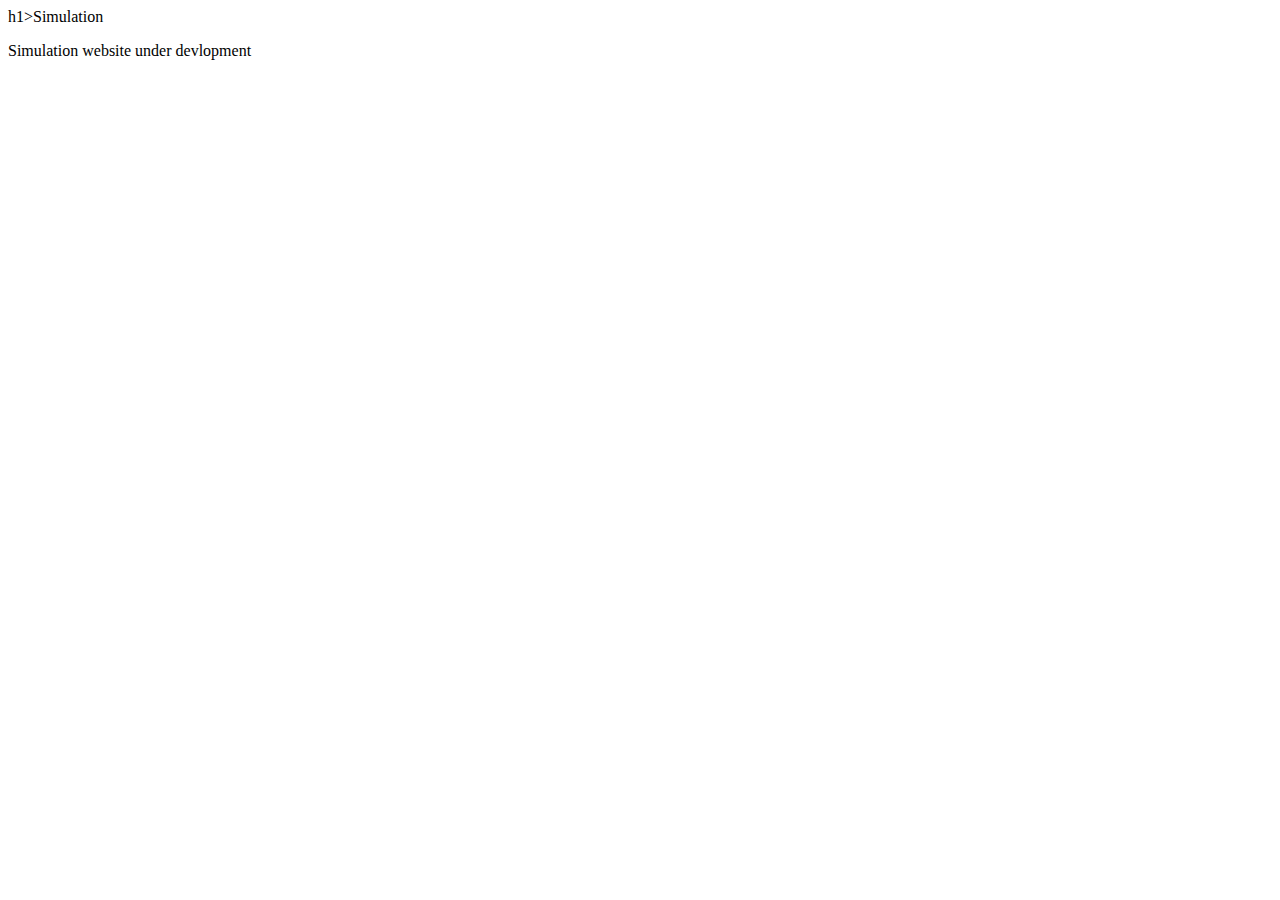
==== Simulation_web/public/index.html @ 1336b714 "firebase deployed" ====
<!DOCTYPE html>
<html lang="en">
<head>
    <meta charset="UTF-8">
    <meta name="viewport" content="width=device-width, initial-scale=1.0">
    <title>Simulation</title>
</head>
<body>

    h1>Simulation</h1>
    <p>Simulation website under devlopment </p>
    
</body>
</html>
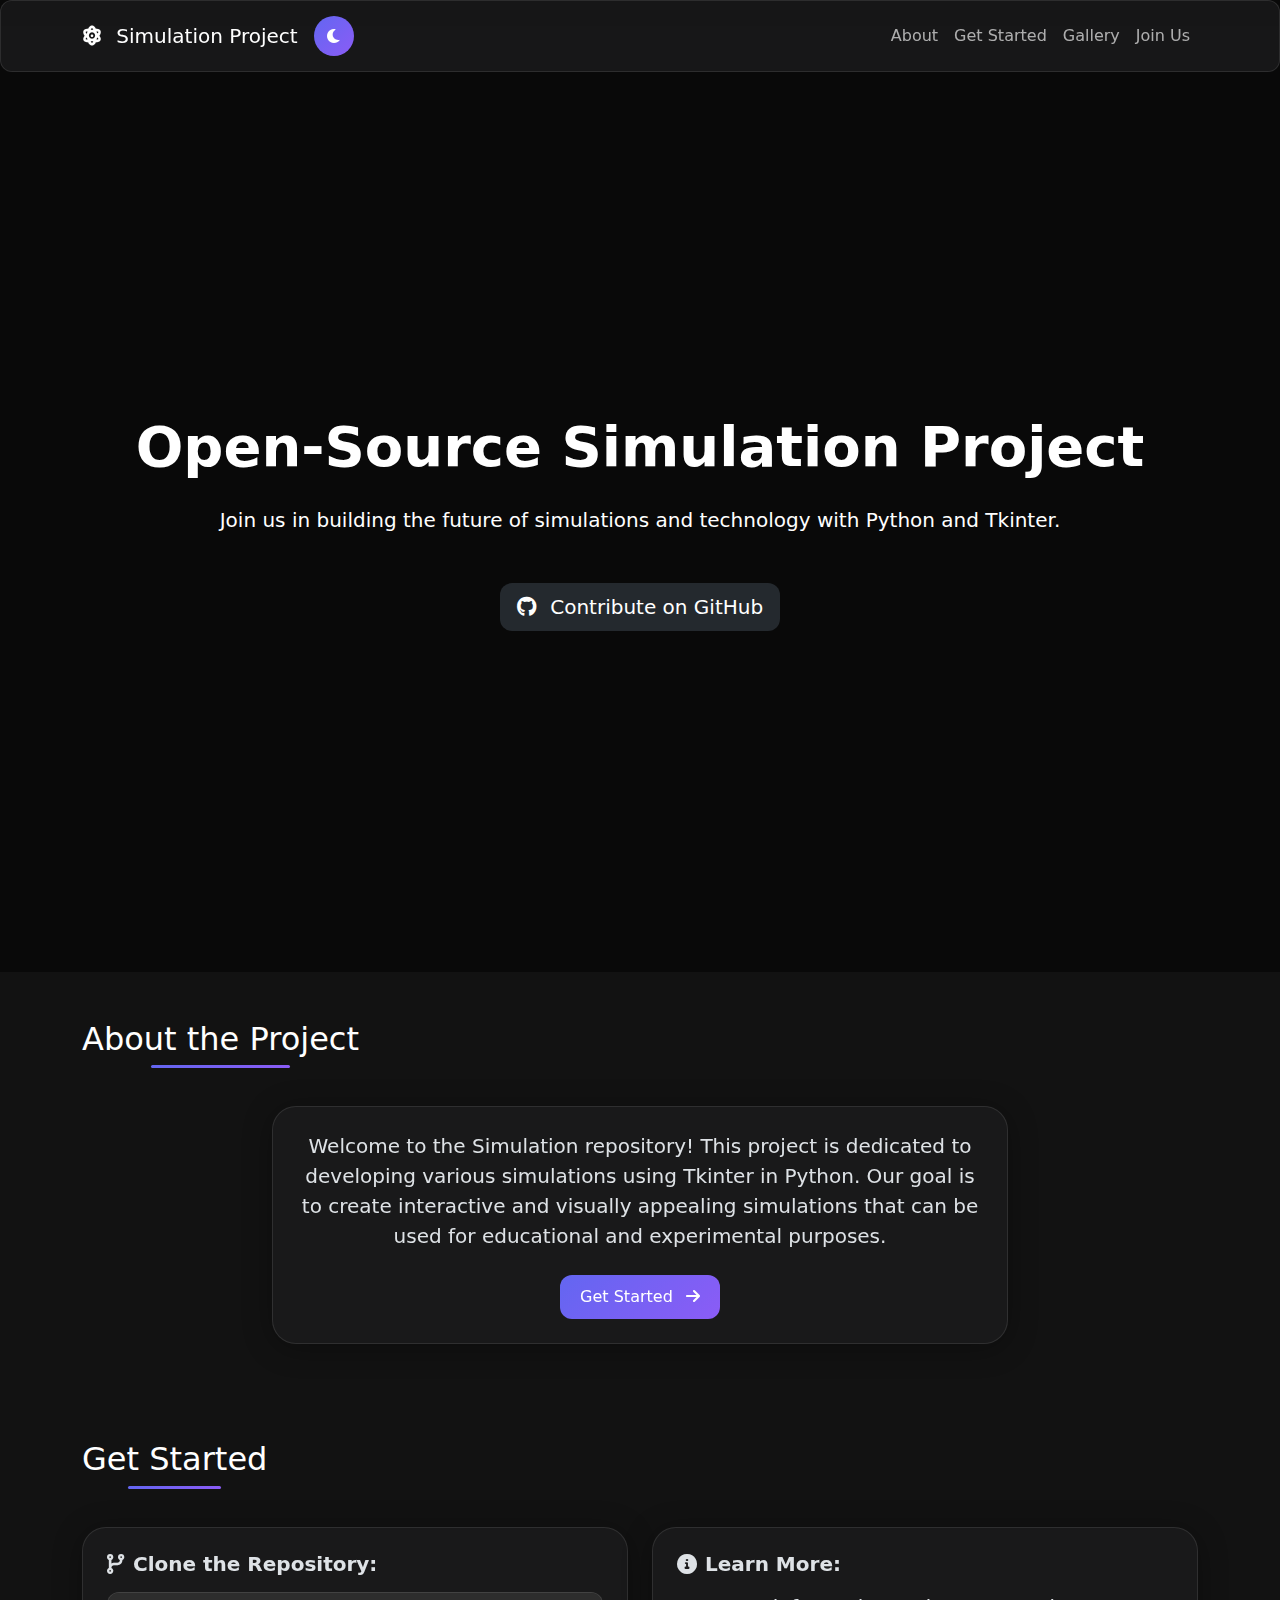
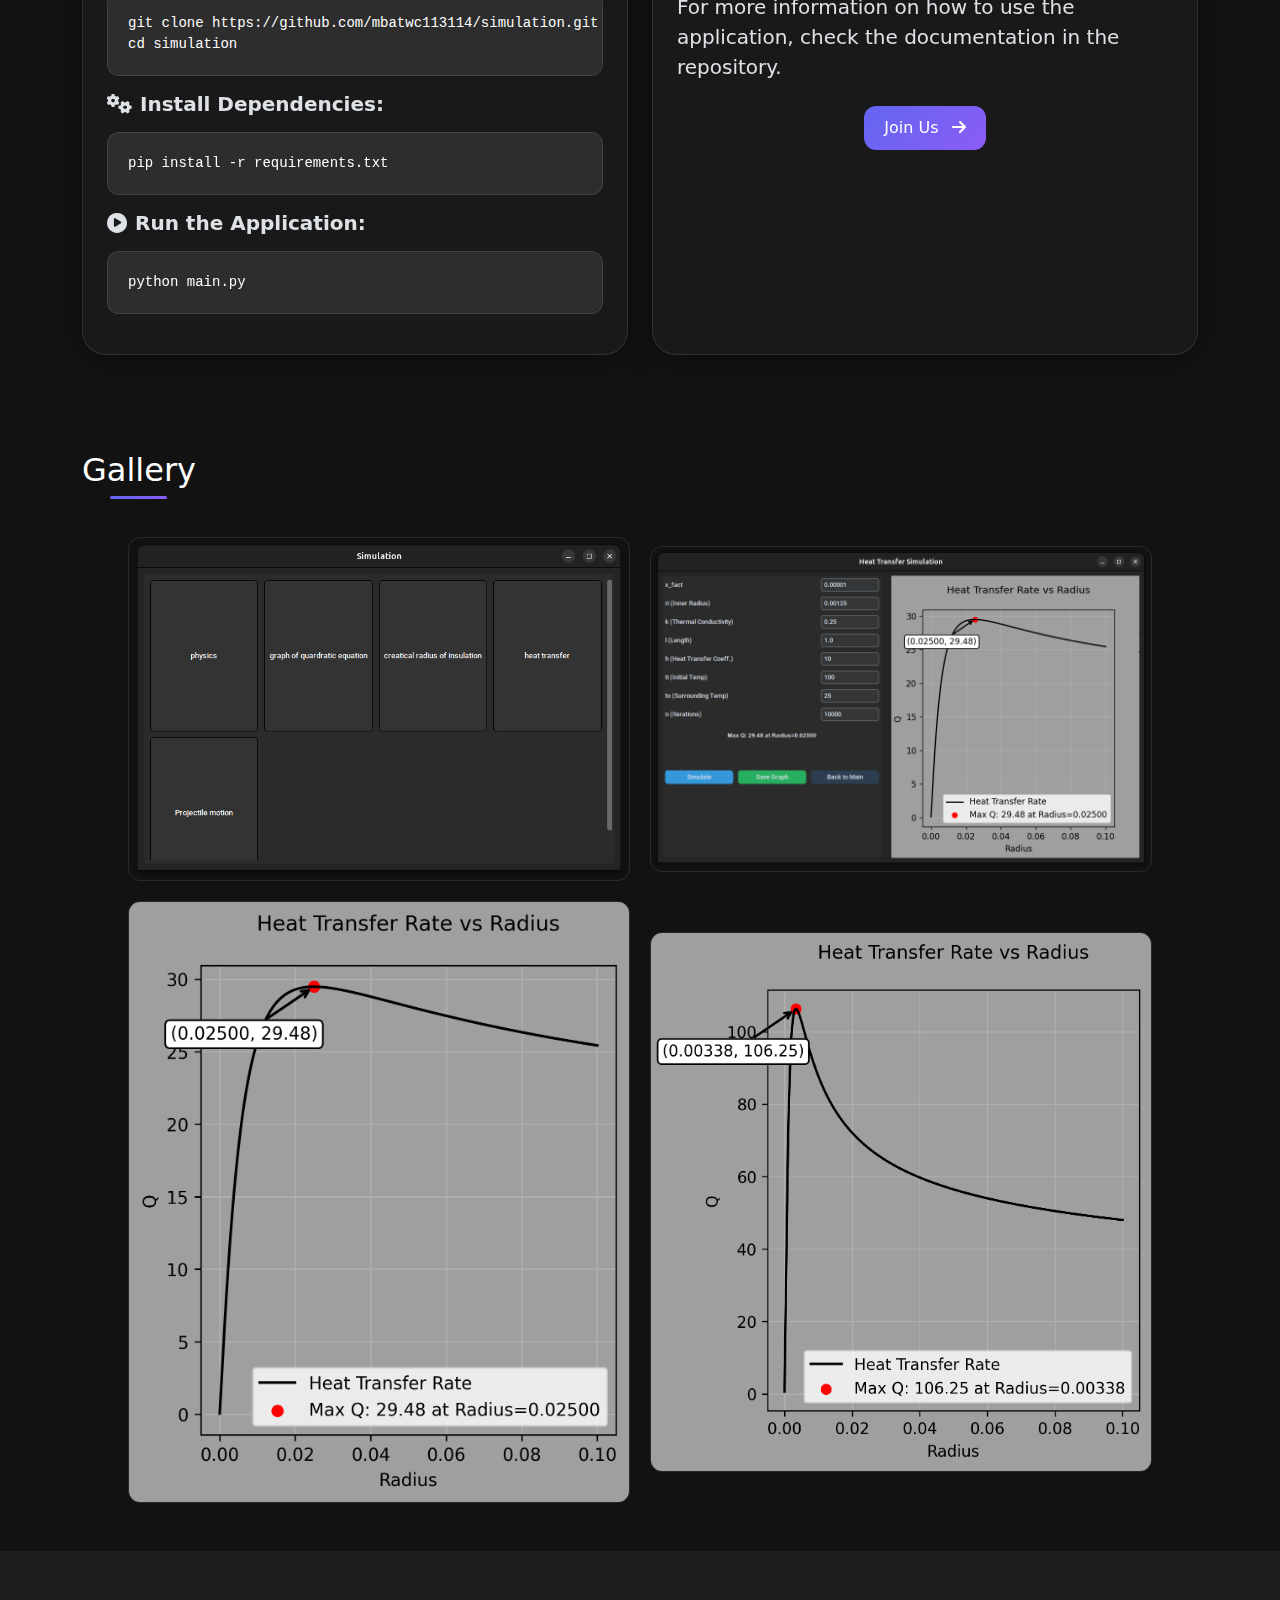
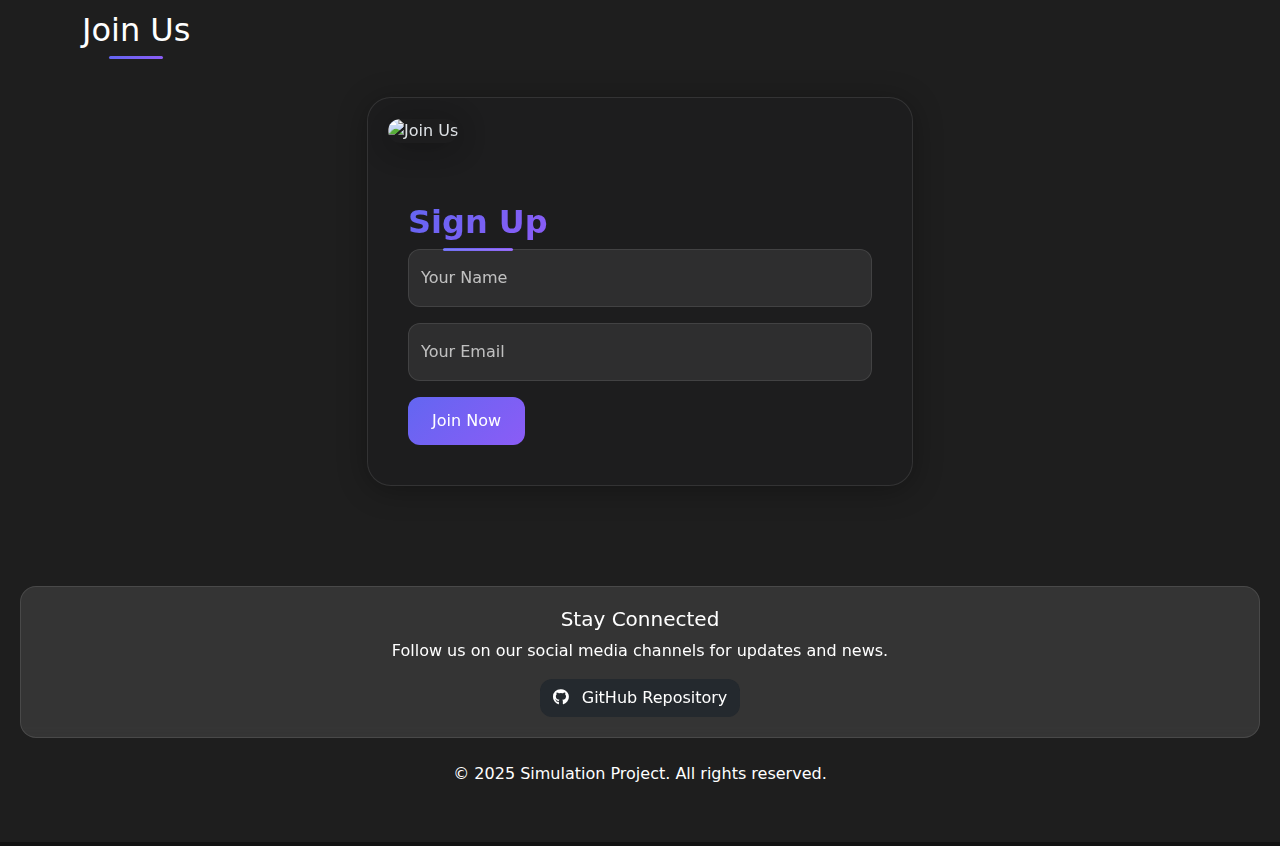
==== commit ab92fc9f: "updated landing page of website" ====
--- a/Simulation_web/public/index.html
+++ b/Simulation_web/public/index.html
@@ -1,14 +1,167 @@
 <!DOCTYPE html>
-<html lang="en">
+<html lang="en" data-bs-theme="dark">
 <head>
     <meta charset="UTF-8">
     <meta name="viewport" content="width=device-width, initial-scale=1.0">
-    <title>Simulation</title>
+    <title>Simulation Project - Open Source</title>
+    <link href="https://cdn.jsdelivr.net/npm/bootstrap@5.3.0/dist/css/bootstrap.min.css" rel="stylesheet">
+    <link rel="stylesheet" href="https://cdnjs.cloudflare.com/ajax/libs/font-awesome/6.0.0/css/all.min.css">
+    <link rel="stylesheet" href="css/style.css">
 </head>
 <body>
+    <div class="shared-background">
+        <nav class="navbar navbar-expand-lg box_nav">
+            <div class="container">
+                <a class="navbar-brand" href="#">
+                    <i class="fas fa-atom me-2"></i>
+                    Simulation Project
+                </a>
+                <div class="d-flex align-items-center">
+                    <button id="themeToggle" class="theme-toggle me-3">
+                        <i class="fas fa-moon"></i>
+                    </button>
+                    <button class="navbar-toggler" type="button" data-bs-toggle="collapse" data-bs-target="#navbarNav">
+                        <span class="navbar-toggler-icon"></span>
+                    </button>
+                </div>
+                <div class="collapse navbar-collapse" id="navbarNav">
+                    <ul class="navbar-nav ms-auto">
+                        <li class="nav-item"><a class="nav-link" href="#about">About</a></li>
+                        <li class="nav-item"><a class="nav-link" href="#steps">Get Started</a></li>   
+                        <li class="nav-item"><a class="nav-link" href="#gallery">Gallery</a></li>
+                        <li class="nav-item"><a class="nav-link" href="#join">Join Us</a></li>
+                    </ul>
+                </div>
+            </div>
+        </nav>
 
-    h1>Simulation</h1>
-    <p>Simulation website under devlopment </p>
+        <header class="hero">
+            <div class="container">
+                <h1 class="display-4 fw-bold mb-4">Open-Source Simulation Project</h1>
+                <p class="lead mb-5">Join us in building the future of simulations and technology with Python and Tkinter.</p>
+                <a href="https://github.com/mbatwc113114/simulation.git" class="btn btn-github btn-lg">
+                    <i class="fab fa-github me-2"></i>
+                    Contribute on GitHub
+                </a>
+            </div>
+        </header>
+    </div>
     
+    <section id="about" class="py-5">
+        <div class="container">
+            <h2 class="text-center mb-5">About the Project</h2>
+            <div class="row">
+                <div class="col-md-8 mx-auto">
+                    <div class="card join-card">
+                        <div class="card-body p-4">
+                            <p class="lead text-center">Welcome to the <strong>Simulation</strong> repository! This project is dedicated to developing various simulations using <strong>Tkinter in Python</strong>. Our goal is to create interactive and visually appealing simulations that can be used for educational and experimental purposes.</p>
+                            <div class="text-center mt-4">
+                                <a href="#steps" class="btn btn-primary">
+                                    Get Started
+                                    <i class="fas fa-arrow-right ms-2"></i>
+                                </a>
+                            </div>
+                        </div>
+                    </div>
+                </div>
+            </div>
+        </div>
+    </section>
+    <section id="steps" class="py-5 bg-color-secondary">
+        <div class="container">
+            <h2 class="text-center mb-5">Get Started</h2>
+            <div class="row g-4">
+                <div class="col-md-6">
+                    <div class="card join-card h-100">
+                        <div class="card-body p-4">
+                            <h5 class="mb-3"><i class="fas fa-code-branch me-2"></i><strong>Clone the Repository:</strong></h5>
+                            <pre class="code-block"><code>git clone https://github.com/mbatwc113114/simulation.git
+cd simulation</code></pre>
+                            <h5 class="mb-3"><i class="fas fa-cogs me-2"></i><strong>Install Dependencies:</strong></h5>
+                            <pre class="code-block"><code>pip install -r requirements.txt</code></pre>
+                            <h5 class="mb-3"><i class="fas fa-play-circle me-2"></i><strong>Run the Application:</strong></h5>
+                            <pre class="code-block"><code>python main.py</code></pre>
+                        </div>
+                    </div>
+                </div>
+                <div class="col-md-6">
+                    <div class="card join-card h-100">
+                        <div class="card-body p-4">
+                            <h5 class="mb-3"><i class="fas fa-info-circle me-2"></i><strong>Learn More:</strong></h5>
+                            <p class="lead">For more information on how to use the application, check the documentation in the repository.</p>
+                            <div class="text-center mt-4">
+                                <a href="#join" class="btn btn-primary">
+                                    Join Us
+                                    <i class="fas fa-arrow-right ms-2"></i>
+                                </a>
+                            </div>
+                        </div>
+                    </div>
+                </div>
+            </div>
+        </div>
+    </section>
+
+    <section id="gallery" class="py-5">
+        <div class="container">
+            <h2 class="text-center mb-5">Gallery</h2>
+            <div class="image-row">
+                <img src="resources/main.png" alt="Sample Image 1">
+                <img src="resources/simulation.png" alt="Sample Image 2">
+                <img src="resources/graph.png" alt="Sample Image 3">
+                <img src="resources/graph2.png" alt="Sample Image 4">
+            </div>
+        </div>
+    </section>
+
+    <section id="join" class="join-section">
+        <div class="container">
+            <h2 class="text-center mb-5">Join Us</h2>
+            <div class="row">
+                <div class="col-md-6 mx-auto">
+                    <div class="card join-card">
+                        <div class="join-image-container">
+                            <!-- <img src="https://i.pinimg.com/736x/9e/82/4c/9e824c16b335b342fb9567470a14b534.jpg" alt="Join Us" class="join-image"> -->
+                            <img src="https://i.pinimg.com/736x/66/20/87/662087df1986b1e97b3bd46c57a89a2f.jpg" alt="Join Us" class="join-image">
+                        </div>
+                        <div class="join-form-container">
+                            <h2>Sign Up</h2>
+                            <form class="join-form">
+                                <div class="form-floating mb-3">
+                                    <input type="text" class="form-control" id="name" placeholder="Your Name" required>
+                                    <label for="name">Your Name</label>
+                                </div>
+                                <div class="form-floating mb-3">
+                                    <input type="email" class="form-control" id="email" placeholder="Your Email" required>
+                                    <label for="email">Your Email</label>
+                                </div>
+                                <div class="text-center">
+                                    <button type="submit" class="btn btn-join">Join Now</button>
+                                </div>
+                            </form>
+                        </div>
+                    </div>
+                </div>
+            </div>
+        </div>
+    </section>
+
+    <footer class="footer">
+        <div class="footer-content">
+            <h5>Stay Connected</h5>
+            <p>Follow us on our social media channels for updates and news.</p>
+            <a href="https://github.com/mbatwc113114/simulation.git" class="btn btn-github">
+                <i class="fab fa-github me-2"></i>
+                GitHub Repository
+            </a>
+        </div>
+        <div class="text-center mt-4">
+            <p>&copy; 2025 Simulation Project. All rights reserved.</p>
+        </div>
+    </footer>
+    
+    
+    <script src="https://cdn.jsdelivr.net/npm/bootstrap@5.3.0/dist/js/bootstrap.bundle.min.js"></script>
+    <script src="js/script.js"></script>
 </body>
 </html>--- a/Simulation_web/public/css/style.css
+++ b/Simulation_web/public/css/style.css
@@ -0,0 +1,297 @@
+:root {
+    --primary-gradient: linear-gradient(135deg, #6366f1, #8b5cf6);
+    --primary-hover-gradient: linear-gradient(135deg, #4f46e5, #7c3aed);
+    --bg-blur: 20px;
+    --border-radius-lg: 24px;
+    --border-radius-md: 16px;
+    --border-radius-sm: 12px;
+    --card-shadow: 0 4px 30px rgba(0, 0, 0, 0.3);
+    --transition-speed: 0.3s;
+}
+
+/* Theme-specific variables */
+[data-bs-theme="dark"] {
+    --bg-color: #121212;
+    --bg-color-secondary: #1E1E1E;
+    --card-bg: rgba(28, 28, 30, 0.7);
+    --text-color: #ffffff;
+    --text-color-secondary: rgba(255, 255, 255, 0.7);
+    --code-bg: #2d2d2d;
+    --border-color: rgba(255, 255, 255, 0.1);
+    --input-bg: rgba(255, 255, 255, 0.08);
+    --input-focus-bg: rgba(255, 255, 255, 0.12);
+}
+
+[data-bs-theme="light"] {
+    --bg-color: #f8f9fa;
+    --bg-color-secondary: #ffffff;
+    --card-bg: rgba(255, 255, 255, 0.8);
+    --text-color: #212529;
+    --text-color-secondary: rgba(0, 0, 0, 0.6);
+    --code-bg: #f1f1f1;
+    --border-color: rgba(0, 0, 0, 0.1);
+    --input-bg: rgba(0, 0, 0, 0.03);
+    --input-focus-bg: rgba(0, 0, 0, 0.05);
+}
+
+
+body {
+    background-color: var(--bg-color);
+    color: var(--text-color);
+    transition: background-color var(--transition-speed), color var(--transition-speed);
+}
+
+/* Shared background for navbar and hero section */
+.shared-background {
+    background: linear-gradient(rgba(0, 0, 0, 0.5), rgba(0, 0, 0, 0.5)), 
+                url('https://img.freepik.com/free-vector/future-digital-world-virtual-metropolis-vector_1441-3386.jpg?t=st=1742061533~exp=1742065133~hmac=bb65ed9ba946c59bd3fc53c1339c667fafa4a6009a3a6b7fd0a242e15d90b044&w=1380') 
+                center/cover;
+    transition: all var(--transition-speed);
+}
+
+/* Navbar semi-transparent with blur */
+.box_nav {
+    background: var(--card-bg);
+    backdrop-filter: blur(var(--bg-blur));
+    -webkit-backdrop-filter: blur(var(--bg-blur));
+    padding: 15px;
+    border-radius: var(--border-radius-sm);
+    border: 1px solid var(--border-color);
+    transition: all var(--transition-speed);
+}
+
+/* Hero section */
+.hero {
+    height: 100vh;
+    display: flex;
+    flex-direction: column;
+    justify-content: center;
+    align-items: center;
+    color: white;
+    text-align: center;
+    padding: 20px;
+}
+
+/* Content sections */
+section {
+    padding: 60px 0;
+    transition: all var(--transition-speed);
+}
+
+section h2 {
+    margin-bottom: 30px;
+    position: relative;
+    display: inline-block;
+}
+
+section h2:after {
+    content: '';
+    position: absolute;
+    width: 50%;
+    height: 3px;
+    background: var(--primary-gradient);
+    bottom: -10px;
+    left: 25%;
+    border-radius: 3px;
+}
+
+/* Buttons */
+.btn-primary {
+    background: var(--primary-gradient);
+    border: none;
+    color: white;
+    border-radius: var(--border-radius-sm);
+    padding: 10px 20px;
+    transition: all var(--transition-speed);
+}
+
+.btn-primary:hover {
+    background: var(--primary-hover-gradient);
+    transform: translateY(-2px);
+    box-shadow: 0 5px 15px rgba(99, 102, 241, 0.4);
+}
+
+.btn-github {
+    background-color: #24292e;
+    color: white;
+    border-radius: var(--border-radius-sm);
+    transition: all var(--transition-speed);
+}
+
+.btn-github:hover {
+    transform: translateY(-2px);
+    box-shadow: 0 5px 15px rgba(0, 0, 0, 0.4);
+}
+
+/* Theme toggle button */
+.theme-toggle {
+    cursor: pointer;
+    background: var(--primary-gradient);
+    border: none;
+    color: white;
+    width: 40px;
+    height: 40px;
+    border-radius: 50%;
+    display: flex;
+    align-items: center;
+    justify-content: center;
+    transition: all var(--transition-speed);
+}
+
+.theme-toggle:hover {
+    transform: rotate(30deg);
+}
+
+/* Code blocks */
+.code-block {
+    background-color: var(--code-bg);
+    color: var(--text-color);
+    padding: 20px;
+    border-radius: var(--border-radius-sm);
+    font-family: monospace;
+    border: 1px solid var(--border-color);
+    transition: all var(--transition-speed);
+}
+
+/* Images */
+.image-row {
+    display: flex;
+    justify-content: center;
+    align-items: center;
+    gap: 20px;
+    flex-wrap: wrap;
+}
+
+.image-row img {
+    max-width: 45%;
+    height: auto;
+    border-radius: var(--border-radius-sm);
+    border: 1px solid var(--border-color);
+    transition: all var(--transition-speed);
+}
+
+/* Join Us Section Styles */
+.join-section {
+    background-color: var(--bg-color-secondary);
+    padding: 60px 0;
+    transition: all var(--transition-speed);
+}
+
+.join-card {
+    background: var(--card-bg);
+    backdrop-filter: blur(var(--bg-blur));
+    -webkit-backdrop-filter: blur(var(--bg-blur));
+    border-radius: var(--border-radius-lg);
+    overflow: hidden;
+    box-shadow: var(--card-shadow);
+    border: 1px solid var(--border-color);
+    transition: all var(--transition-speed);
+}
+
+.join-image-container {
+    height: 100%;
+    padding: 20px;
+}
+
+.join-image {
+    width: 100%;
+    height: 100%;
+    object-fit: cover;
+    border-radius: var(--border-radius-md);
+    box-shadow: var(--card-shadow);
+    transition: all var(--transition-speed);
+}
+
+.join-form-container {
+    padding: 40px;
+}
+
+.join-form-container h2 {
+    font-weight: 600;
+    margin-bottom: 8px;
+    background: var(--primary-gradient);
+    -webkit-background-clip: text;
+    background-clip: text;
+    -webkit-text-fill-color: transparent;
+}
+
+.join-form .form-control {
+    background: var(--input-bg);
+    border: 1px solid var(--border-color);
+    color: var(--text-color);
+    border-radius: var(--border-radius-sm);
+    padding: 15px;
+    transition: all var(--transition-speed);
+}
+
+.join-form .form-control:focus {
+    background: var(--input-focus-bg);
+    border-color: var(--border-color);
+    box-shadow: 0 0 0 3px rgba(99, 102, 241, 0.3);
+}
+
+.join-form .form-floating label {
+    color: var(--text-color-secondary);
+}
+
+.btn-join {
+    background: var(--primary-gradient);
+    color: white;
+    border-radius: var(--border-radius-sm);
+    padding: 12px 24px;
+    font-weight: 500;
+    border: none;
+    transition: all var(--transition-speed);
+    display: flex;
+    align-items: center;
+    justify-content: center;
+}
+
+.btn-join:hover {
+    background: var(--primary-hover-gradient);
+    transform: translateY(-2px);
+    box-shadow: 0 5px 15px rgba(99, 102, 241, 0.4);
+}
+
+.footer {
+    background: var(--bg-color-secondary);
+    color: var(--text-color);
+    text-align: center;
+    padding: 40px 20px;
+    position: relative;
+    transition: background-color var(--transition-speed), color var(--transition-speed);
+}
+
+.footer-content {
+    padding: 20px;
+    border-radius: var(--border-radius-md);
+    background: rgba(255, 255, 255, 0.1);
+    backdrop-filter: blur(5px);
+    border: 1px solid var(--border-color);
+    margin-bottom: 20px;
+}
+
+.footer a {
+    color: var(--text-color);
+    transition: all var(--transition-speed);
+}
+
+.footer a:hover {
+    color: var(--primary-gradient);
+    text-decoration: none;
+}
+
+/* Responsive adjustments */
+@media (max-width: 767.98px) {
+    .join-card, .image-row img {
+        border-radius: var(--border-radius-md);
+    }
+    
+    .join-form-container {
+        padding: 30px;
+    }
+    
+    section {
+        padding: 40px 0;
+    }
+}